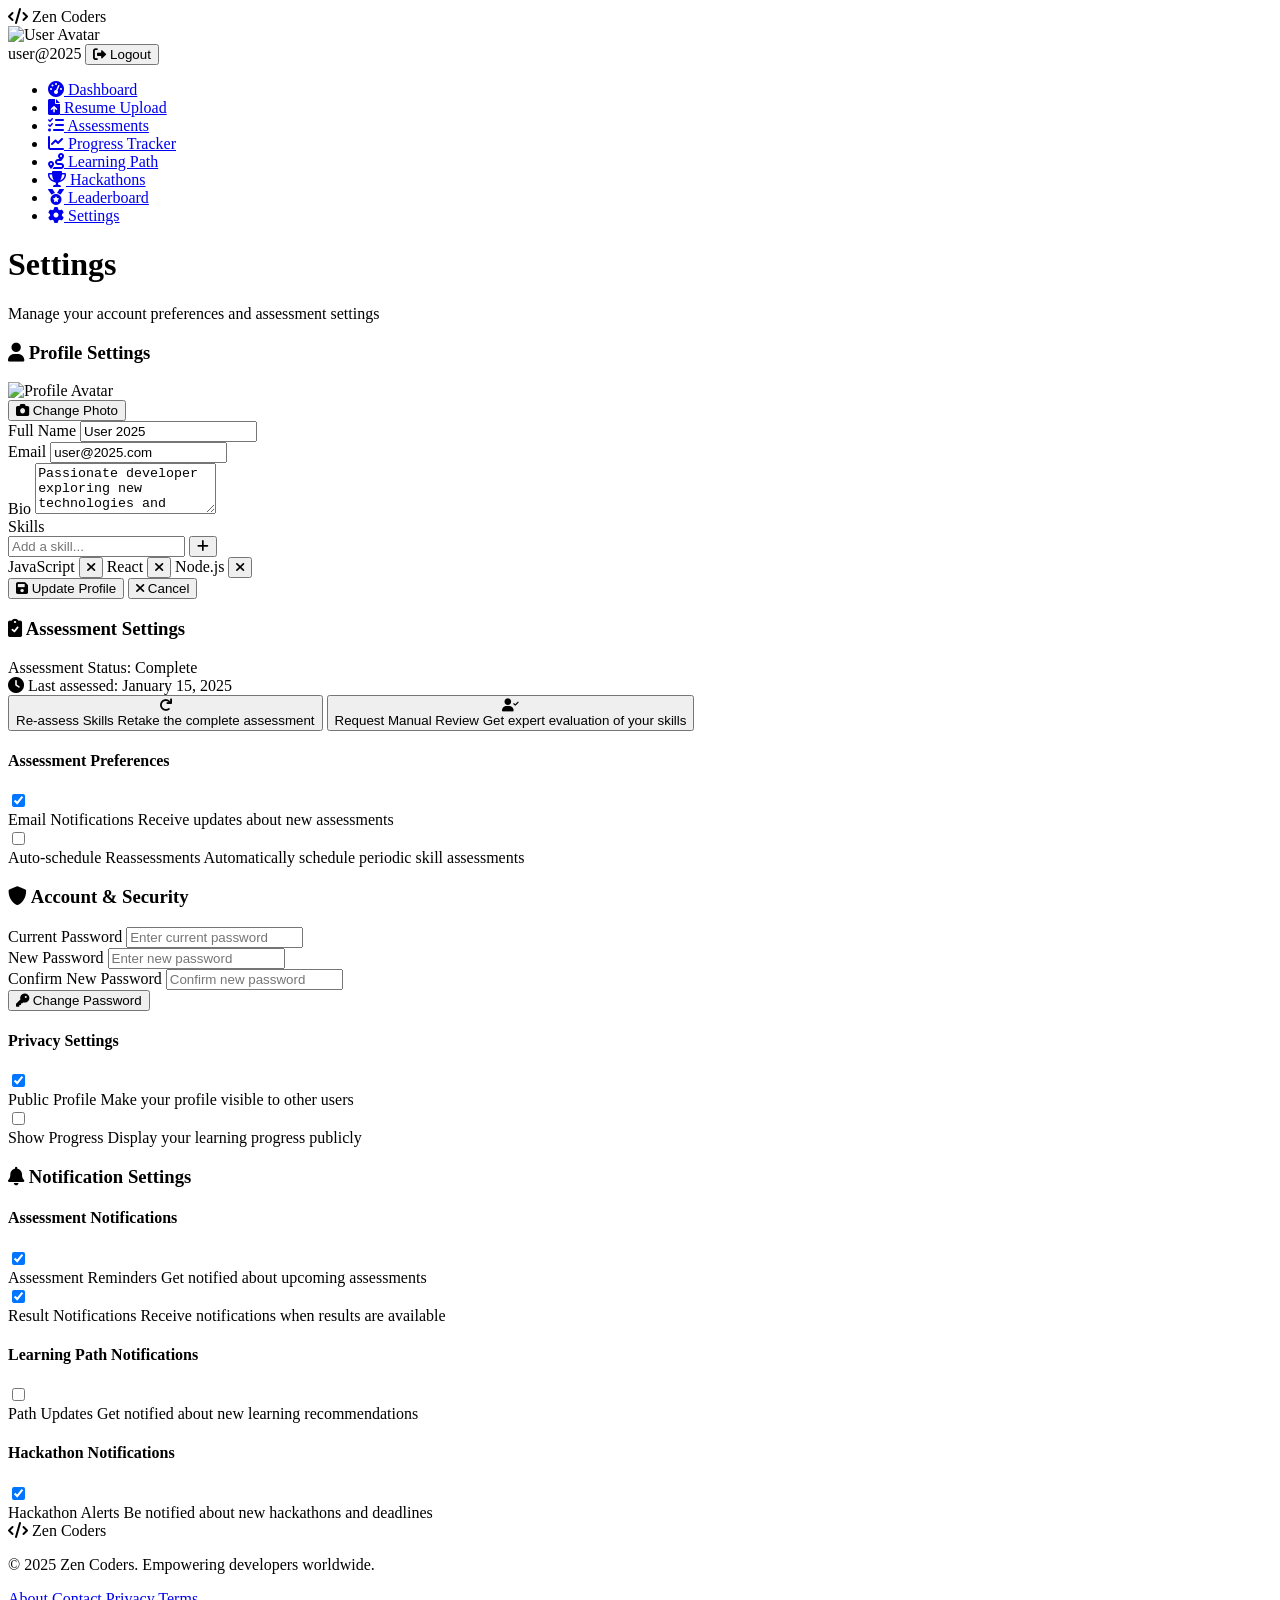
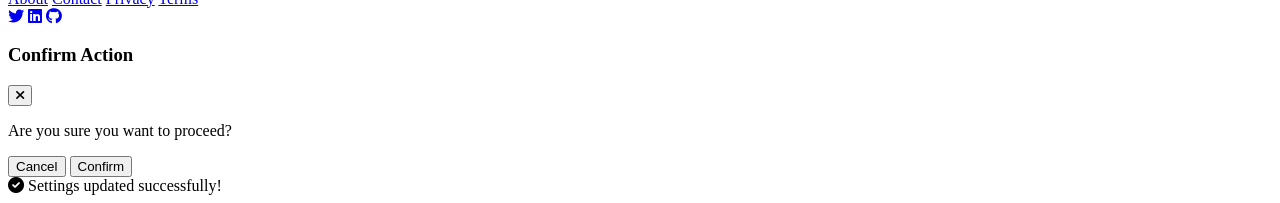
==== usetting.html @ 766bfb1d "Add files via upload" ====
<!DOCTYPE html>
<html lang="en">
<head>
    <meta charset="UTF-8">
    <meta name="viewport" content="width=device-width, initial-scale=1.0">
    <title>Settings - Zen Coders</title>
    <link rel="stylesheet" href="demo.css">
    <link href="https://cdnjs.cloudflare.com/ajax/libs/font-awesome/6.0.0/css/all.min.css" rel="stylesheet">
</head>
<body>
    <!-- Header -->
    <header class="header">
        <div class="header-left">
            <div class="logo">
                <i class="fas fa-code"></i>
                <span>Zen Coders</span>
            </div>
        </div>
        <div class="header-right">
            <div class="user-info">
                <div class="avatar">
                    <img src="https://ui-avatars.com/api/?name=User+2025&background=8B5CF6&color=fff&size=40" alt="User Avatar">
                </div>
                <span class="username">user@2025</span>
                <button class="logout-btn" id="logoutBtn">
                    <i class="fas fa-sign-out-alt"></i>
                    Logout
                </button>
            </div>
        </div>
    </header>

    <div class="container">
        <!-- Left Sidebar -->
        <aside class="sidebar">
            <nav class="nav-menu">
                <ul>
                    <li class="nav-item">
                        <a href="user.html" class="nav-link">
                            <i class="fas fa-tachometer-alt"></i>
                            <span>Dashboard</span>
                        </a>
                    </li>
                          <li class="nav-item">
                        <a href="uresume.html" class="nav-link" >
                            <i class="fas fa-file-upload"></i>
                            <span>Resume Upload</span>
                        </a>
                    </li>
                    <li class="nav-item">
                        <a href="uassignment.html" class="nav-link">
                            <i class="fas fa-tasks"></i>
                         <span>Assessments</span>
                       </a>
                    </li>
                    <li class="nav-item">
                        <a href="uprogress.html" class="nav-link">
                            <i class="fas fa-chart-line"></i>
                            <span>Progress Tracker</span>
                        </a>
                    </li>
                  
                    <li class="nav-item">
                        <a href="ulearning.html" class="nav-link">
                            <i class="fas fa-route"></i>
                            <span>Learning Path</span>
                        </a>
                    </li>
                    <li class="nav-item">
                        <a href="uhack.html" class="nav-link">
                            <i class="fas fa-trophy"></i>
                            <span>Hackathons</span>
                        </a>
                    </li>
                    <li class="nav-item">
                        <a href="uleader.html" class="nav-link">
                            <i class="fas fa-medal"></i>
                            <span>Leaderboard</span>
                        </a>
                    </li>
                    <li class="nav-item active">
                        <a href="usettings.html" class="nav-link">
                            <i class="fas fa-cog"></i>
                            <span>Settings</span>
                        </a>
                    </li>
                </ul>
            </nav>
        </aside>

        <!-- Main Content -->
        <main class="main-content">
            <div class="settings-header">
                <h1>Settings</h1>
                <p>Manage your account preferences and assessment settings</p>
            </div>

            <div class="settings-grid">
                <!-- Profile Settings Card -->
                <div class="card profile-settings-card">
                    <div class="card-header">
                        <h3><i class="fas fa-user"></i> Profile Settings</h3>
                    </div>
                    <div class="card-body">
                        <div class="profile-section">
                            <div class="profile-avatar-section">
                                <div class="profile-avatar">
                                    <img src="https://ui-avatars.com/api/?name=User+2025&background=8B5CF6&color=fff&size=80" alt="Profile Avatar" id="profileImage">
                                </div>
                                <button class="btn-change-avatar" id="changeAvatarBtn">
                                    <i class="fas fa-camera"></i>
                                    Change Photo
                                </button>
                            </div>
                            <div class="profile-form">
                                <div class="form-group">
                                    <label for="fullName">Full Name</label>
                                    <input type="text" id="fullName" value="User 2025" class="form-input">
                                </div>
                                <div class="form-group">
                                    <label for="email">Email</label>
                                    <input type="email" id="email" value="user@2025.com" class="form-input">
                                </div>
                                <div class="form-group">
                                    <label for="bio">Bio</label>
                                    <textarea id="bio" class="form-textarea" rows="3" placeholder="Tell us about yourself...">Passionate developer exploring new technologies and building innovative solutions.</textarea>
                                </div>
                                <div class="form-group">
                                    <label for="skills">Skills</label>
                                    <div class="skills-input">
                                        <input type="text" id="skillInput" placeholder="Add a skill..." class="form-input">
                                        <button type="button" class="btn-add-skill" id="addSkillBtn">
                                            <i class="fas fa-plus"></i>
                                        </button>
                                    </div>
                                    <div class="skills-tags" id="skillsTags">
                                        <span class="skill-tag">JavaScript <button class="remove-skill"><i class="fas fa-times"></i></button></span>
                                        <span class="skill-tag">React <button class="remove-skill"><i class="fas fa-times"></i></button></span>
                                        <span class="skill-tag">Node.js <button class="remove-skill"><i class="fas fa-times"></i></button></span>
                                    </div>
                                </div>
                            </div>
                        </div>
                        <div class="action-buttons">
                            <button class="btn-primary" id="updateProfileBtn">
                                <i class="fas fa-save"></i>
                                Update Profile
                            </button>
                            <button class="btn-secondary" id="cancelProfileBtn">
                                <i class="fas fa-times"></i>
                                Cancel
                            </button>
                        </div>
                    </div>
                </div>

                <!-- Assessment Settings Card -->
                <div class="card assessment-settings-card">
                    <div class="card-header">
                        <h3><i class="fas fa-clipboard-check"></i> Assessment Settings</h3>
                    </div>
                    <div class="card-body">
                        <div class="assessment-section">
                            <div class="assessment-status">
                                <div class="status-indicator">
                                    <div class="status-dot active"></div>
                                    <span class="status-text">Assessment Status: Complete</span>
                                </div>
                                <div class="last-assessment">
                                    <i class="fas fa-clock"></i>
                                    <span>Last assessed: January 15, 2025</span>
                                </div>
                            </div>
                            
                            <div class="assessment-actions">
                                <button class="btn-reassess" id="reassessBtn">
                                    <i class="fas fa-redo"></i>
                                    <div class="btn-content">
                                        <span class="btn-title">Re-assess Skills</span>
                                        <span class="btn-subtitle">Retake the complete assessment</span>
                                    </div>
                                </button>
                                
                                <button class="btn-review" id="requestReviewBtn">
                                    <i class="fas fa-user-check"></i>
                                    <div class="btn-content">
                                        <span class="btn-title">Request Manual Review</span>
                                        <span class="btn-subtitle">Get expert evaluation of your skills</span>
                                    </div>
                                </button>
                            </div>

                            <div class="assessment-preferences">
                                <h4>Assessment Preferences</h4>
                                <div class="preference-group">
                                    <div class="preference-item">
                                        <label class="switch">
                                            <input type="checkbox" id="emailNotifications" checked>
                                            <span class="slider"></span>
                                        </label>
                                        <div class="preference-info">
                                            <span class="preference-title">Email Notifications</span>
                                            <span class="preference-desc">Receive updates about new assessments</span>
                                        </div>
                                    </div>
                                    
                                    <div class="preference-item">
                                        <label class="switch">
                                            <input type="checkbox" id="autoSchedule">
                                            <span class="slider"></span>
                                        </label>
                                        <div class="preference-info">
                                            <span class="preference-title">Auto-schedule Reassessments</span>
                                            <span class="preference-desc">Automatically schedule periodic skill assessments</span>
                                        </div>
                                    </div>
                                </div>
                            </div>
                        </div>
                    </div>
                </div>

                <!-- Account Settings Card -->
                <div class="card account-settings-card">
                    <div class="card-header">
                        <h3><i class="fas fa-shield-alt"></i> Account & Security</h3>
                    </div>
                    <div class="card-body">
                        <div class="account-section">
                            <div class="security-settings">
                                <div class="form-group">
                                    <label for="currentPassword">Current Password</label>
                                    <input type="password" id="currentPassword" class="form-input" placeholder="Enter current password">
                                </div>
                                <div class="form-group">
                                    <label for="newPassword">New Password</label>
                                    <input type="password" id="newPassword" class="form-input" placeholder="Enter new password">
                                </div>
                                <div class="form-group">
                                    <label for="confirmPassword">Confirm New Password</label>
                                    <input type="password" id="confirmPassword" class="form-input" placeholder="Confirm new password">
                                </div>
                                <button class="btn-change-password" id="changePasswordBtn">
                                    <i class="fas fa-key"></i>
                                    Change Password
                                </button>
                            </div>
                            
                            <div class="privacy-settings">
                                <h4>Privacy Settings</h4>
                                <div class="preference-group">
                                    <div class="preference-item">
                                        <label class="switch">
                                            <input type="checkbox" id="profileVisibility" checked>
                                            <span class="slider"></span>
                                        </label>
                                        <div class="preference-info">
                                            <span class="preference-title">Public Profile</span>
                                            <span class="preference-desc">Make your profile visible to other users</span>
                                        </div>
                                    </div>
                                    
                                    <div class="preference-item">
                                        <label class="switch">
                                            <input type="checkbox" id="showProgress">
                                            <span class="slider"></span>
                                        </label>
                                        <div class="preference-info">
                                            <span class="preference-title">Show Progress</span>
                                            <span class="preference-desc">Display your learning progress publicly</span>
                                        </div>
                                    </div>
                                </div>
                            </div>
                        </div>
                    </div>
                </div>

                <!-- Notification Settings Card -->
                <div class="card notification-settings-card">
                    <div class="card-header">
                        <h3><i class="fas fa-bell"></i> Notification Settings</h3>
                    </div>
                    <div class="card-body">
                        <div class="notification-section">
                            <div class="notification-categories">
                                <div class="category-group">
                                    <h4>Assessment Notifications</h4>
                                    <div class="preference-item">
                                        <label class="switch">
                                            <input type="checkbox" id="assessmentReminders" checked>
                                            <span class="slider"></span>
                                        </label>
                                        <div class="preference-info">
                                            <span class="preference-title">Assessment Reminders</span>
                                            <span class="preference-desc">Get notified about upcoming assessments</span>
                                        </div>
                                    </div>
                                    
                                    <div class="preference-item">
                                        <label class="switch">
                                            <input type="checkbox" id="resultNotifications" checked>
                                            <span class="slider"></span>
                                        </label>
                                        <div class="preference-info">
                                            <span class="preference-title">Result Notifications</span>
                                            <span class="preference-desc">Receive notifications when results are available</span>
                                        </div>
                                    </div>
                                </div>
                                
                                <div class="category-group">
                                    <h4>Learning Path Notifications</h4>
                                    <div class="preference-item">
                                        <label class="switch">
                                            <input type="checkbox" id="pathUpdates">
                                            <span class="slider"></span>
                                        </label>
                                        <div class="preference-info">
                                            <span class="preference-title">Path Updates</span>
                                            <span class="preference-desc">Get notified about new learning recommendations</span>
                                        </div>
                                    </div>
                                </div>
                                
                                <div class="category-group">
                                    <h4>Hackathon Notifications</h4>
                                    <div class="preference-item">
                                        <label class="switch">
                                            <input type="checkbox" id="hackathonAlerts" checked>
                                            <span class="slider"></span>
                                        </label>
                                        <div class="preference-info">
                                            <span class="preference-title">Hackathon Alerts</span>
                                            <span class="preference-desc">Be notified about new hackathons and deadlines</span>
                                        </div>
                                    </div>
                                </div>
                            </div>
                        </div>
                    </div>
                </div>
            </div>
        </main>
    </div>

    <!-- Footer -->
    <footer class="footer">
        <div class="footer-content">
            <div class="footer-left">
                <div class="footer-logo">
                    <i class="fas fa-code"></i>
                    <span>Zen Coders</span>
                </div>
                <p>&copy; 2025 Zen Coders. Empowering developers worldwide.</p>
            </div>
            <div class="footer-right">
                <div class="footer-links">
                    <a href="#about">About</a>
                    <a href="#contact">Contact</a>
                    <a href="#privacy">Privacy</a>
                    <a href="#terms">Terms</a>
                </div>
                <div class="social-links">
                    <a href="#"><i class="fab fa-twitter"></i></a>
                    <a href="#"><i class="fab fa-linkedin"></i></a>
                    <a href="#"><i class="fab fa-github"></i></a>
                </div>
            </div>
        </div>
    </footer>

    <!-- Confirmation Modal -->
    <div id="confirmModal" class="modal">
        <div class="modal-content">
            <div class="modal-header">
                <h3 id="modalTitle">Confirm Action</h3>
                <button class="modal-close" id="modalClose">
                    <i class="fas fa-times"></i>
                </button>
            </div>
            <div class="modal-body">
                <p id="modalMessage">Are you sure you want to proceed?</p>
            </div>
            <div class="modal-footer">
                <button class="btn-secondary" id="modalCancel">Cancel</button>
                <button class="btn-primary" id="modalConfirm">Confirm</button>
            </div>
        </div>
    </div>

    <!-- Success Toast -->
    <div id="successToast" class="toast success-toast">
        <div class="toast-content">
            <i class="fas fa-check-circle"></i>
            <span id="toastMessage">Settings updated successfully!</span>
        </div>
    </div>

    <script src="demo.js"></script>
</body>
</html>
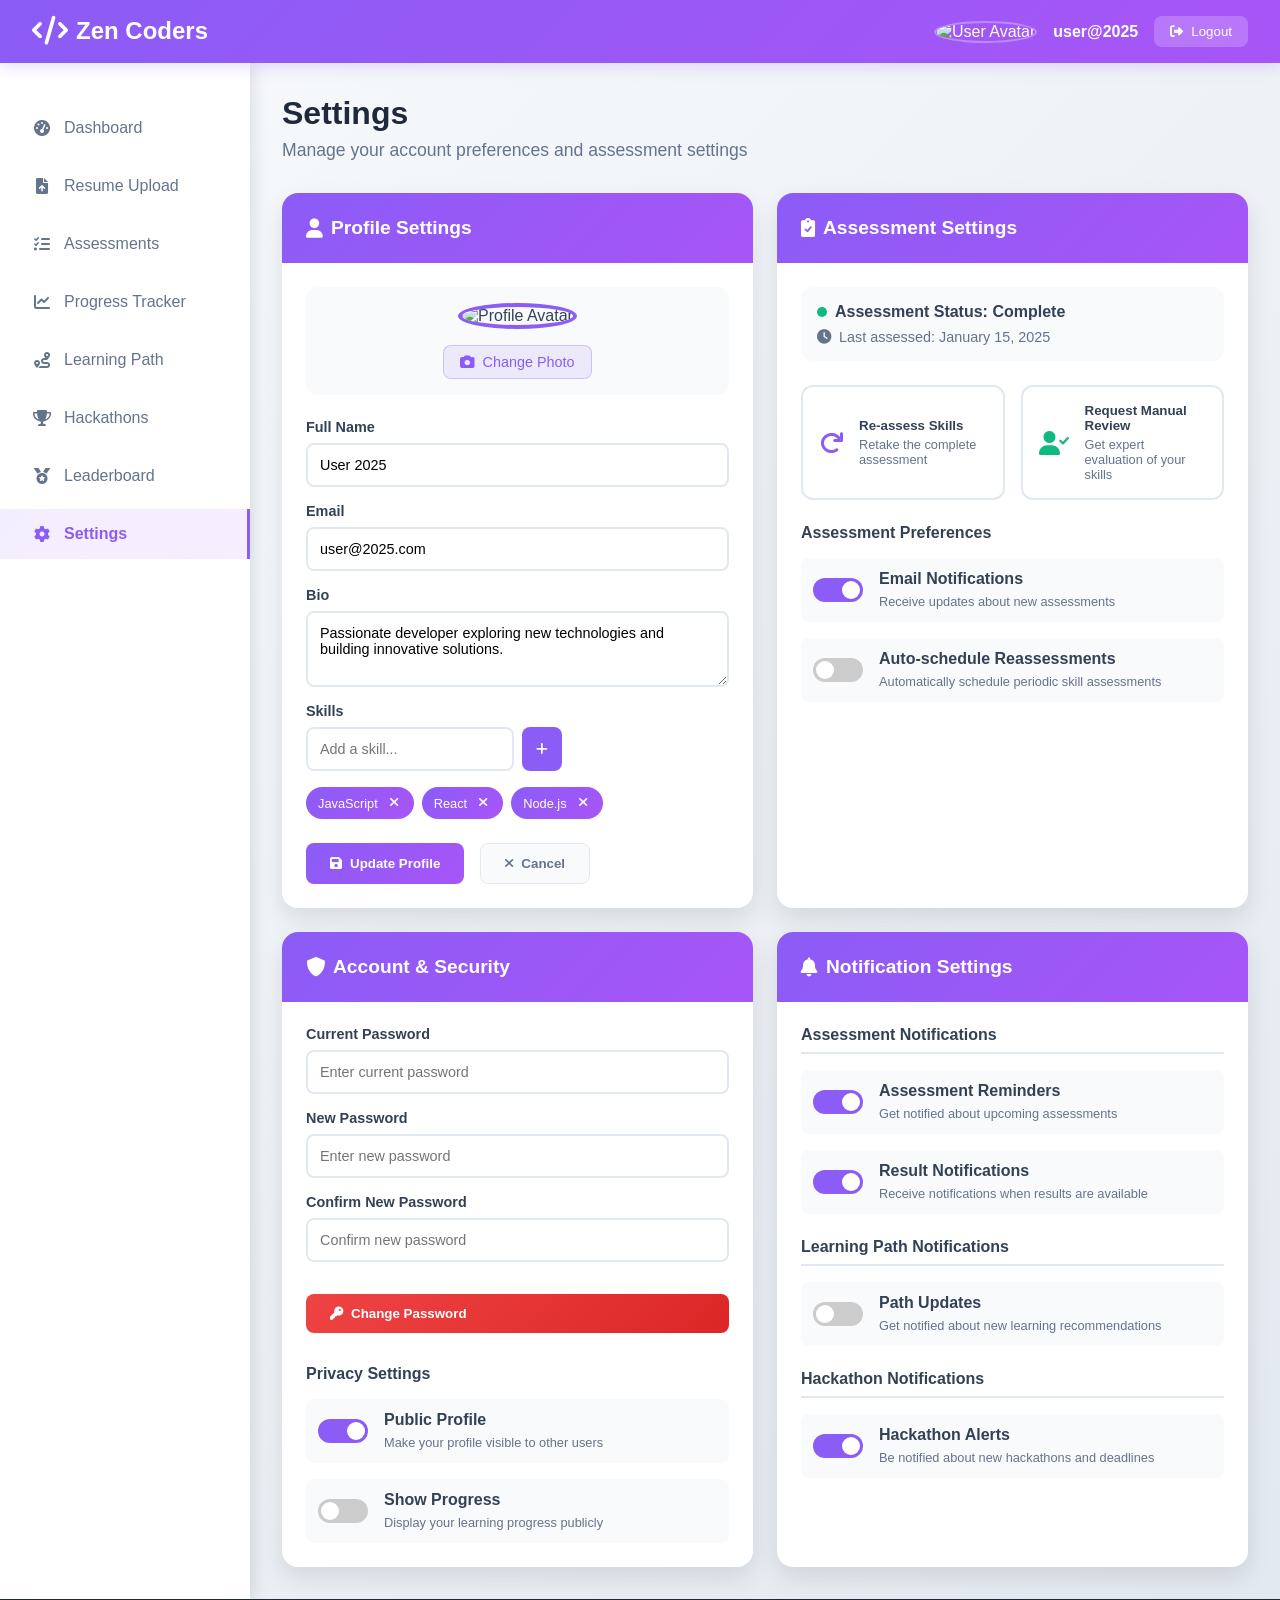
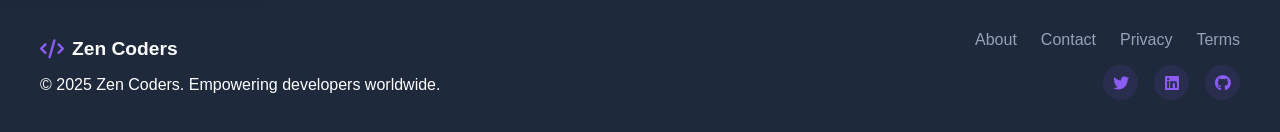
==== commit 75b52f52: "Update usetting.html" ====
--- a/usetting.html
+++ b/usetting.html
@@ -4,7 +4,7 @@
     <meta charset="UTF-8">
     <meta name="viewport" content="width=device-width, initial-scale=1.0">
     <title>Settings - Zen Coders</title>
-    <link rel="stylesheet" href="demo.css">
+    <link rel="stylesheet" href="usetting.css">
     <link href="https://cdnjs.cloudflare.com/ajax/libs/font-awesome/6.0.0/css/all.min.css" rel="stylesheet">
 </head>
 <body>
@@ -397,6 +397,6 @@
         </div>
     </div>
 
-    <script src="demo.js"></script>
+    <script src="usetting.js"></script>
 </body>
-</html>+</html>
--- a/usetting.css
+++ b/usetting.css
@@ -0,0 +1,889 @@
+* {
+    margin: 0;
+    padding: 0;
+    box-sizing: border-box;
+}
+
+body {
+    font-family: 'Segoe UI', Tahoma, Geneva, Verdana, sans-serif;
+    background: linear-gradient(135deg, #f8fafc 0%, #e2e8f0 100%);
+    min-height: 100vh;
+    color: #334155;
+}
+
+/* Header Styles */
+.header {
+    background: linear-gradient(135deg, #8B5CF6, #A855F7);
+    color: white;
+    padding: 1rem 2rem;
+    display: flex;
+    justify-content: space-between;
+    align-items: center;
+    box-shadow: 0 4px 15px rgba(139, 92, 246, 0.2);
+    position: sticky;
+    top: 0;
+    z-index: 1000;
+}
+
+.header-left .logo {
+    display: flex;
+    align-items: center;
+    font-size: 1.5rem;
+    font-weight: 700;
+}
+
+.header-left .logo i {
+    margin-right: 0.5rem;
+    font-size: 1.8rem;
+}
+
+.header-right .user-info {
+    display: flex;
+    align-items: center;
+    gap: 1rem;
+}
+
+.avatar img {
+    width: 40px;
+    height: 40px;
+    border-radius: 50%;
+    border: 2px solid rgba(255, 255, 255, 0.3);
+}
+
+.username {
+    font-weight: 600;
+    font-size: 1rem;
+}
+
+.logout-btn {
+    background: rgba(255, 255, 255, 0.2);
+    color: white;
+    border: none;
+    padding: 0.5rem 1rem;
+    border-radius: 8px;
+    cursor: pointer;
+    transition: all 0.3s ease;
+    display: flex;
+    align-items: center;
+    gap: 0.5rem;
+}
+
+.logout-btn:hover {
+    background: rgba(255, 255, 255, 0.3);
+    transform: translateY(-2px);
+}
+
+/* Container */
+.container {
+    display: flex;
+    min-height: calc(100vh - 80px);
+}
+
+/* Sidebar */
+.sidebar {
+    width: 250px;
+    background: white;
+    box-shadow: 4px 0 15px rgba(0, 0, 0, 0.1);
+    padding: 2rem 0;
+}
+
+.nav-menu ul {
+    list-style: none;
+}
+
+.nav-item {
+    margin: 0.5rem 0;
+}
+
+.nav-link {
+    display: flex;
+    align-items: center;
+    padding: 1rem 2rem;
+    color: #64748b;
+    text-decoration: none;
+    transition: all 0.3s ease;
+    border-right: 3px solid transparent;
+}
+
+.nav-link:hover {
+    background: #f8fafc;
+    color: #8B5CF6;
+    border-right-color: #8B5CF6;
+}
+
+.nav-item.active .nav-link {
+    background: linear-gradient(135deg, rgba(139, 92, 246, 0.1), rgba(168, 85, 247, 0.1));
+    color: #8B5CF6;
+    border-right-color: #8B5CF6;
+    font-weight: 600;
+}
+
+.nav-link i {
+    margin-right: 0.75rem;
+    width: 20px;
+    text-align: center;
+}
+
+/* Main Content */
+.main-content {
+    flex: 1;
+    padding: 2rem;
+    overflow-y: auto;
+}
+
+.settings-header {
+    margin-bottom: 2rem;
+}
+
+.settings-header h1 {
+    color: #1e293b;
+    font-size: 2rem;
+    font-weight: 700;
+    margin-bottom: 0.5rem;
+}
+
+.settings-header p {
+    color: #64748b;
+    font-size: 1.1rem;
+}
+
+/* Settings Grid */
+.settings-grid {
+    display: grid;
+    grid-template-columns: repeat(auto-fit, minmax(400px, 1fr));
+    gap: 1.5rem;
+}
+
+/* Card Styles */
+.card {
+    background: white;
+    border-radius: 16px;
+    box-shadow: 0 10px 25px rgba(0, 0, 0, 0.1);
+    overflow: hidden;
+    transition: all 0.3s ease;
+}
+
+.card:hover {
+    transform: translateY(-2px);
+    box-shadow: 0 15px 30px rgba(0, 0, 0, 0.15);
+}
+
+.card-header {
+    background: linear-gradient(135deg, #8B5CF6, #A855F7);
+    color: white;
+    padding: 1.5rem;
+}
+
+.card-header h3 {
+    display: flex;
+    align-items: center;
+    font-size: 1.2rem;
+    font-weight: 600;
+}
+
+.card-header i {
+    margin-right: 0.5rem;
+}
+
+.card-body {
+    padding: 1.5rem;
+}
+
+/* Profile Settings */
+.profile-section {
+    display: flex;
+    flex-direction: column;
+    gap: 1.5rem;
+    margin-bottom: 1.5rem;
+}
+
+.profile-avatar-section {
+    display: flex;
+    flex-direction: column;
+    align-items: center;
+    gap: 1rem;
+    padding: 1rem;
+    background: #f8fafc;
+    border-radius: 12px;
+}
+
+.profile-avatar img {
+    width: 80px;
+    height: 80px;
+    border-radius: 50%;
+    border: 4px solid #8B5CF6;
+}
+
+.btn-change-avatar {
+    background: rgba(139, 92, 246, 0.1);
+    color: #8B5CF6;
+    border: 1px solid rgba(139, 92, 246, 0.3);
+    padding: 0.5rem 1rem;
+    border-radius: 8px;
+    cursor: pointer;
+    transition: all 0.3s ease;
+    display: flex;
+    align-items: center;
+    gap: 0.5rem;
+    font-size: 0.9rem;
+}
+
+.btn-change-avatar:hover {
+    background: rgba(139, 92, 246, 0.2);
+    transform: translateY(-2px);
+}
+
+.profile-form {
+    display: flex;
+    flex-direction: column;
+    gap: 1rem;
+}
+
+.form-group {
+    display: flex;
+    flex-direction: column;
+    gap: 0.5rem;
+}
+
+.form-group label {
+    color: #334155;
+    font-weight: 600;
+    font-size: 0.9rem;
+}
+
+.form-input, .form-textarea {
+    padding: 0.75rem;
+    border: 2px solid #e2e8f0;
+    border-radius: 8px;
+    font-size: 0.9rem;
+    transition: all 0.3s ease;
+    font-family: inherit;
+}
+
+.form-input:focus, .form-textarea:focus {
+    outline: none;
+    border-color: #8B5CF6;
+    box-shadow: 0 0 0 3px rgba(139, 92, 246, 0.1);
+}
+
+.skills-input {
+    display: flex;
+    gap: 0.5rem;
+}
+
+.btn-add-skill {
+    background: #8B5CF6;
+    color: white;
+    border: none;
+    padding: 0.75rem;
+    border-radius: 8px;
+    cursor: pointer;
+    transition: all 0.3s ease;
+    min-width: 40px;
+}
+
+.btn-add-skill:hover {
+    background: #7C3AED;
+    transform: translateY(-2px);
+}
+
+.skills-tags {
+    display: flex;
+    flex-wrap: wrap;
+    gap: 0.5rem;
+    margin-top: 0.5rem;
+}
+
+.skill-tag {
+    background: linear-gradient(135deg, #8B5CF6, #A855F7);
+    color: white;
+    padding: 0.5rem 0.75rem;
+    border-radius: 20px;
+    font-size: 0.8rem;
+    display: flex;
+    align-items: center;
+    gap: 0.5rem;
+}
+
+.remove-skill {
+    background: none;
+    border: none;
+    color: white;
+    cursor: pointer;
+    padding: 0;
+    width: 16px;
+    height: 16px;
+    border-radius: 50%;
+    display: flex;
+    align-items: center;
+    justify-content: center;
+    transition: all 0.3s ease;
+}
+
+.remove-skill:hover {
+    background: rgba(255, 255, 255, 0.2);
+}
+
+/* Assessment Settings */
+.assessment-section {
+    display: flex;
+    flex-direction: column;
+    gap: 1.5rem;
+}
+
+.assessment-status {
+    background: #f8fafc;
+    padding: 1rem;
+    border-radius: 12px;
+    display: flex;
+    flex-direction: column;
+    gap: 0.5rem;
+}
+
+.status-indicator {
+    display: flex;
+    align-items: center;
+    gap: 0.5rem;
+}
+
+.status-dot {
+    width: 10px;
+    height: 10px;
+    border-radius: 50%;
+    background: #94a3b8;
+}
+
+.status-dot.active {
+    background: #10b981;
+    animation: pulse 2s infinite;
+}
+
+.status-text {
+    font-weight: 600;
+    color: #334155;
+}
+
+.last-assessment {
+    display: flex;
+    align-items: center;
+    gap: 0.5rem;
+    color: #64748b;
+    font-size: 0.9rem;
+}
+
+.assessment-actions {
+    display: flex;
+    gap: 1rem;
+}
+
+.btn-reassess, .btn-review {
+    flex: 1;
+    background: white;
+    border: 2px solid #e2e8f0;
+    border-radius: 12px;
+    padding: 1rem;
+    cursor: pointer;
+    transition: all 0.3s ease;
+    display: flex;
+    align-items: center;
+    gap: 1rem;
+    text-align: left;
+}
+
+.btn-reassess:hover {
+    border-color: #8B5CF6;
+    transform: translateY(-2px);
+    box-shadow: 0 5px 15px rgba(139, 92, 246, 0.2);
+}
+
+.btn-review:hover {
+    border-color: #10b981;
+    transform: translateY(-2px);
+    box-shadow: 0 5px 15px rgba(16, 185, 129, 0.2);
+}
+
+.btn-reassess i {
+    color: #8B5CF6;
+    font-size: 1.5rem;
+}
+
+.btn-review i {
+    color: #10b981;
+    font-size: 1.5rem;
+}
+
+.btn-content {
+    display: flex;
+    flex-direction: column;
+    gap: 0.25rem;
+}
+
+.btn-title {
+    font-weight: 600;
+    color: #334155;
+}
+
+.btn-subtitle {
+    font-size: 0.8rem;
+    color: #64748b;
+}
+
+.assessment-preferences h4 {
+    color: #334155;
+    font-weight: 600;
+    margin-bottom: 1rem;
+}
+
+/* Action Buttons */
+.action-buttons {
+    display: flex;
+    gap: 1rem;
+    margin-top: 1.5rem;
+}
+
+.btn-primary, .btn-secondary {
+    padding: 0.75rem 1.5rem;
+    border: none;
+    border-radius: 8px;
+    cursor: pointer;
+    font-weight: 600;
+    transition: all 0.3s ease;
+    display: flex;
+    align-items: center;
+    gap: 0.5rem;
+}
+
+.btn-primary {
+    background: linear-gradient(135deg, #8B5CF6, #A855F7);
+    color: white;
+}
+
+.btn-primary:hover {
+    transform: translateY(-2px);
+    box-shadow: 0 5px 15px rgba(139, 92, 246, 0.4);
+}
+
+.btn-secondary {
+    background: #f8fafc;
+    color: #64748b;
+    border: 1px solid #e2e8f0;
+}
+
+.btn-secondary:hover {
+    background: #f1f5f9;
+    color: #334155;
+}
+
+.btn-change-password {
+    background: linear-gradient(135deg, #ef4444, #dc2626);
+    color: white;
+    border: none;
+    padding: 0.75rem 1.5rem;
+    border-radius: 8px;
+    cursor: pointer;
+    font-weight: 600;
+    transition: all 0.3s ease;
+    display: flex;
+    align-items: center;
+    gap: 0.5rem;
+    margin-top: 1rem;
+}
+
+.btn-change-password:hover {
+    transform: translateY(-2px);
+    box-shadow: 0 5px 15px rgba(239, 68, 68, 0.4);
+}
+
+/* Switch Styles */
+.preference-group {
+    display: flex;
+    flex-direction: column;
+    gap: 1rem;
+}
+
+.preference-item {
+    display: flex;
+    align-items: center;
+    gap: 1rem;
+    padding: 0.75rem;
+    background: #f8fafc;
+    border-radius: 8px;
+}
+
+.switch {
+    position: relative;
+    display: inline-block;
+    width: 50px;
+    height: 24px;
+}
+
+.switch input {
+    opacity: 0;
+    width: 0;
+    height: 0;
+}
+
+.slider {
+    position: absolute;
+    cursor: pointer;
+    top: 0;
+    left: 0;
+    right: 0;
+    bottom: 0;
+    background-color: #ccc;
+    transition: .4s;
+    border-radius: 24px;
+}
+
+.slider:before {
+    position: absolute;
+    content: "";
+    height: 18px;
+    width: 18px;
+    left: 3px;
+    bottom: 3px;
+    background-color: white;
+    transition: .4s;
+    border-radius: 50%;
+}
+
+input:checked + .slider {
+    background-color: #8B5CF6;
+}
+
+input:checked + .slider:before {
+    transform: translateX(26px);
+}
+
+.preference-info {
+    flex: 1;
+}
+
+.preference-title {
+    display: block;
+    color: #334155;
+    font-weight: 600;
+    margin-bottom: 0.25rem;
+}
+
+.preference-desc {
+    color: #64748b;
+    font-size: 0.8rem;
+}
+
+/* Account Settings */
+.account-section {
+    display: flex;
+    flex-direction: column;
+    gap: 2rem;
+}
+
+.security-settings {
+    display: flex;
+    flex-direction: column;
+    gap: 1rem;
+}
+
+.privacy-settings h4 {
+    color: #334155;
+    font-weight: 600;
+    margin-bottom: 1rem;
+}
+
+/* Notification Settings */
+.notification-section {
+    display: flex;
+    flex-direction: column;
+    gap: 1.5rem;
+}
+
+.notification-categories {
+    display: flex;
+    flex-direction: column;
+    gap: 1.5rem;
+}
+
+.category-group {
+    display: flex;
+    flex-direction: column;
+    gap: 1rem;
+}
+
+.category-group h4 {
+    color: #334155;
+    font-weight: 600;
+    border-bottom: 2px solid #e2e8f0;
+    padding-bottom: 0.5rem;
+}
+
+/* Footer */
+.footer {
+    background: #1e293b;
+    color: white;
+    padding: 2rem;
+    margin-top: auto;
+}
+
+.footer-content {
+    display: flex;
+    justify-content: space-between;
+    align-items: center;
+    max-width: 1200px;
+    margin: 0 auto;
+}
+
+.footer-left {
+    display: flex;
+    flex-direction: column;
+    gap: 0.5rem;
+}
+
+.footer-logo {
+    display: flex;
+    align-items: center;
+    font-size: 1.2rem;
+    font-weight: 600;
+    margin-bottom: 0.5rem;
+}
+
+.footer-logo i {
+    margin-right: 0.5rem;
+    color: #8B5CF6;
+}
+
+.footer-right {
+    display: flex;
+    flex-direction: column;
+    gap: 1rem;
+    align-items: flex-end;
+}
+
+.footer-links {
+    display: flex;
+    gap: 1.5rem;
+}
+
+.footer-links a {
+    color: #94a3b8;
+    text-decoration: none;
+    transition: color 0.3s ease;
+}
+
+.footer-links a:hover {
+    color: #8B5CF6;
+}
+
+.social-links {
+    display: flex;
+    gap: 1rem;
+}
+
+.social-links a {
+    width: 35px;
+    height: 35px;
+    background: rgba(139, 92, 246, 0.1);
+    color: #8B5CF6;
+    display: flex;
+    align-items: center;
+    justify-content: center;
+    border-radius: 50%;
+    text-decoration: none;
+    transition: all 0.3s ease;
+}
+
+.social-links a:hover {
+    background: #8B5CF6;
+    color: white;
+    transform: translateY(-2px);
+}
+
+/* Modal Styles */
+.modal {
+    display: none;
+    position: fixed;
+    z-index: 2000;
+    left: 0;
+    top: 0;
+    width: 100%;
+    height: 100%;
+    background-color: rgba(0, 0, 0, 0.5);
+    backdrop-filter: blur(5px);
+}
+
+.modal-content {
+    background-color: white;
+    margin: 10% auto;
+    border-radius: 16px;
+    width: 90%;
+    max-width: 500px;
+    box-shadow: 0 20px 40px rgba(0, 0, 0, 0.3);
+    animation: modalSlideIn 0.3s ease;
+}
+
+.modal-header {
+    background: linear-gradient(135deg, #8B5CF6, #A855F7);
+    color: white;
+    padding: 1.5rem;
+    border-radius: 16px 16px 0 0;
+    display: flex;
+    justify-content: space-between;
+    align-items: center;
+}
+
+.modal-header h3 {
+    font-size: 1.2rem;
+    font-weight: 600;
+}
+
+.modal-close {
+    background: none;
+    border: none;
+    color: white;
+    font-size: 1.5rem;
+    cursor: pointer;
+    padding: 0.5rem;
+    border-radius: 50%;
+    transition: all 0.3s ease;
+}
+
+.modal-close:hover {
+    background: rgba(255, 255, 255, 0.2);
+}
+
+.modal-body {
+    padding: 1.5rem;
+}
+
+.modal-footer {
+    padding: 1rem 1.5rem 1.5rem;
+    display: flex;
+    gap: 1rem;
+    justify-content: flex-end;
+}
+
+/* Toast Styles */
+.toast {
+    position: fixed;
+    top: 20px;
+    right: 20px;
+    background: white;
+    border-radius: 12px;
+    box-shadow: 0 10px 25px rgba(0, 0, 0, 0.2);
+    z-index: 3000;
+    transform: translateX(400px);
+    transition: all 0.3s ease;
+}
+
+.toast.show {
+    transform: translateX(0);
+}
+
+.success-toast {
+    border-left: 4px solid #10b981;
+}
+
+.toast-content {
+    display: flex;
+    align-items: center;
+    gap: 1rem;
+    padding: 1rem 1.5rem;
+}
+
+.toast-content i {
+    color: #10b981;
+    font-size: 1.2rem;
+}
+
+/* Animations */
+@keyframes pulse {
+    0%, 100% {
+        transform: scale(1);
+        opacity: 1;
+    }
+    50% {
+        transform: scale(1.1);
+        opacity: 0.7;
+    }
+}
+
+@keyframes modalSlideIn {
+    from {
+        transform: translateY(-50px);
+        opacity: 0;
+    }
+    to {
+        transform: translateY(0);
+        opacity: 1;
+    }
+}
+
+/* Responsive Design */
+@media (max-width: 768px) {
+    .container {
+        flex-direction: column;
+    }
+    
+    .sidebar {
+        width: 100%;
+        padding: 1rem 0;
+    }
+    
+    .nav-menu ul {
+        display: flex;
+        overflow-x: auto;
+        padding: 0 1rem;
+    }
+    
+    .nav-item {
+        margin: 0 0.25rem;
+        min-width: max-content;
+    }
+    
+    .nav-link {
+        padding: 0.75rem 1rem;
+        border-right: none;
+        border-bottom: 3px solid transparent;
+        border-radius: 8px;
+    }
+    
+    .nav-item.active .nav-link {
+        border-right: none;
+        border-bottom-color: #8B5CF6;
+    }
+    
+    .header {
+        padding: 1rem;
+    }
+    
+    .settings-grid {
+        grid-template-columns: 1fr;
+        gap: 1rem;
+    }
+    
+    .main-content {
+        padding: 1rem;
+    }
+    
+    .footer-content {
+        flex-direction: column;
+        gap: 1rem;
+        text-align: center;
+    }
+    
+    .footer-right {
+        align-items: center;
+    }
+    
+    .assessment-actions {
+        flex-direction: column;
+    }
+    
+    .action-buttons {
+        flex-direction: column;
+    }
+    
+    .modal-content {
+        margin: 5% auto;
+        width: 95%;
+    }
+}
